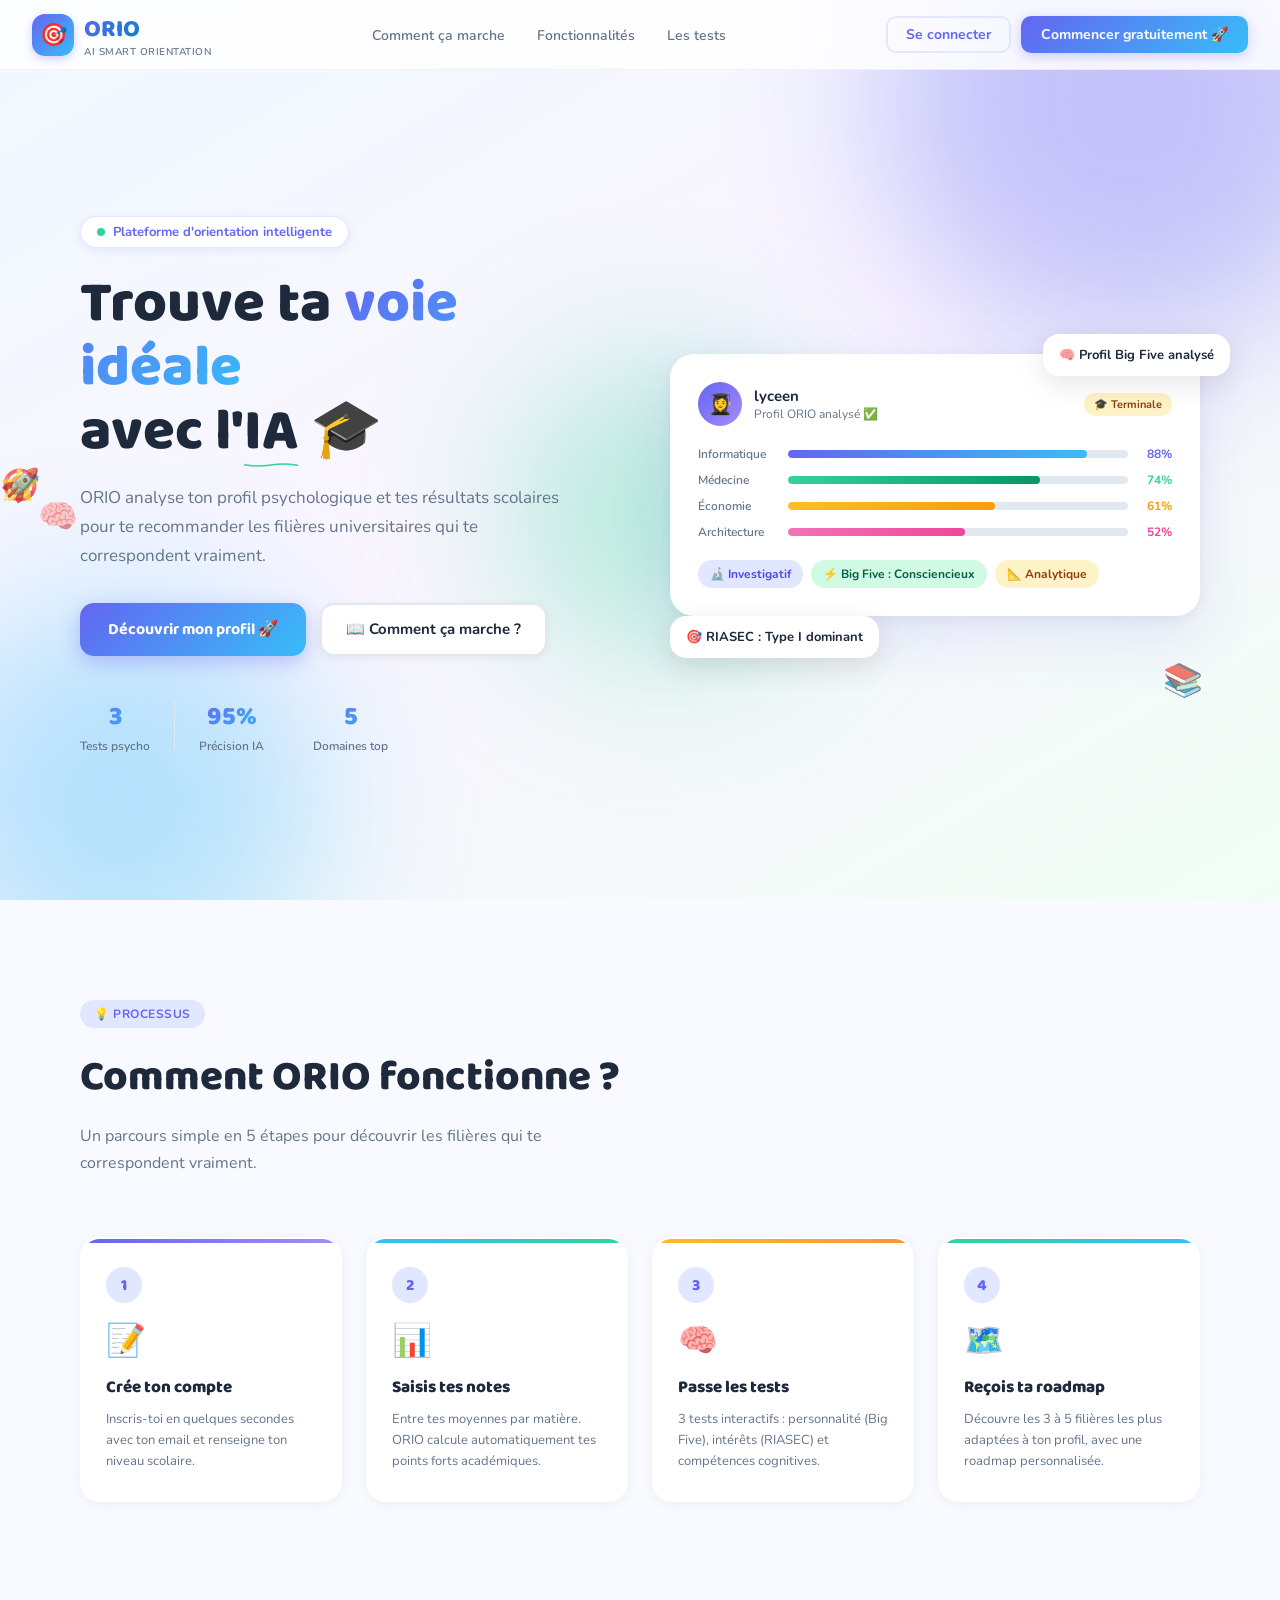
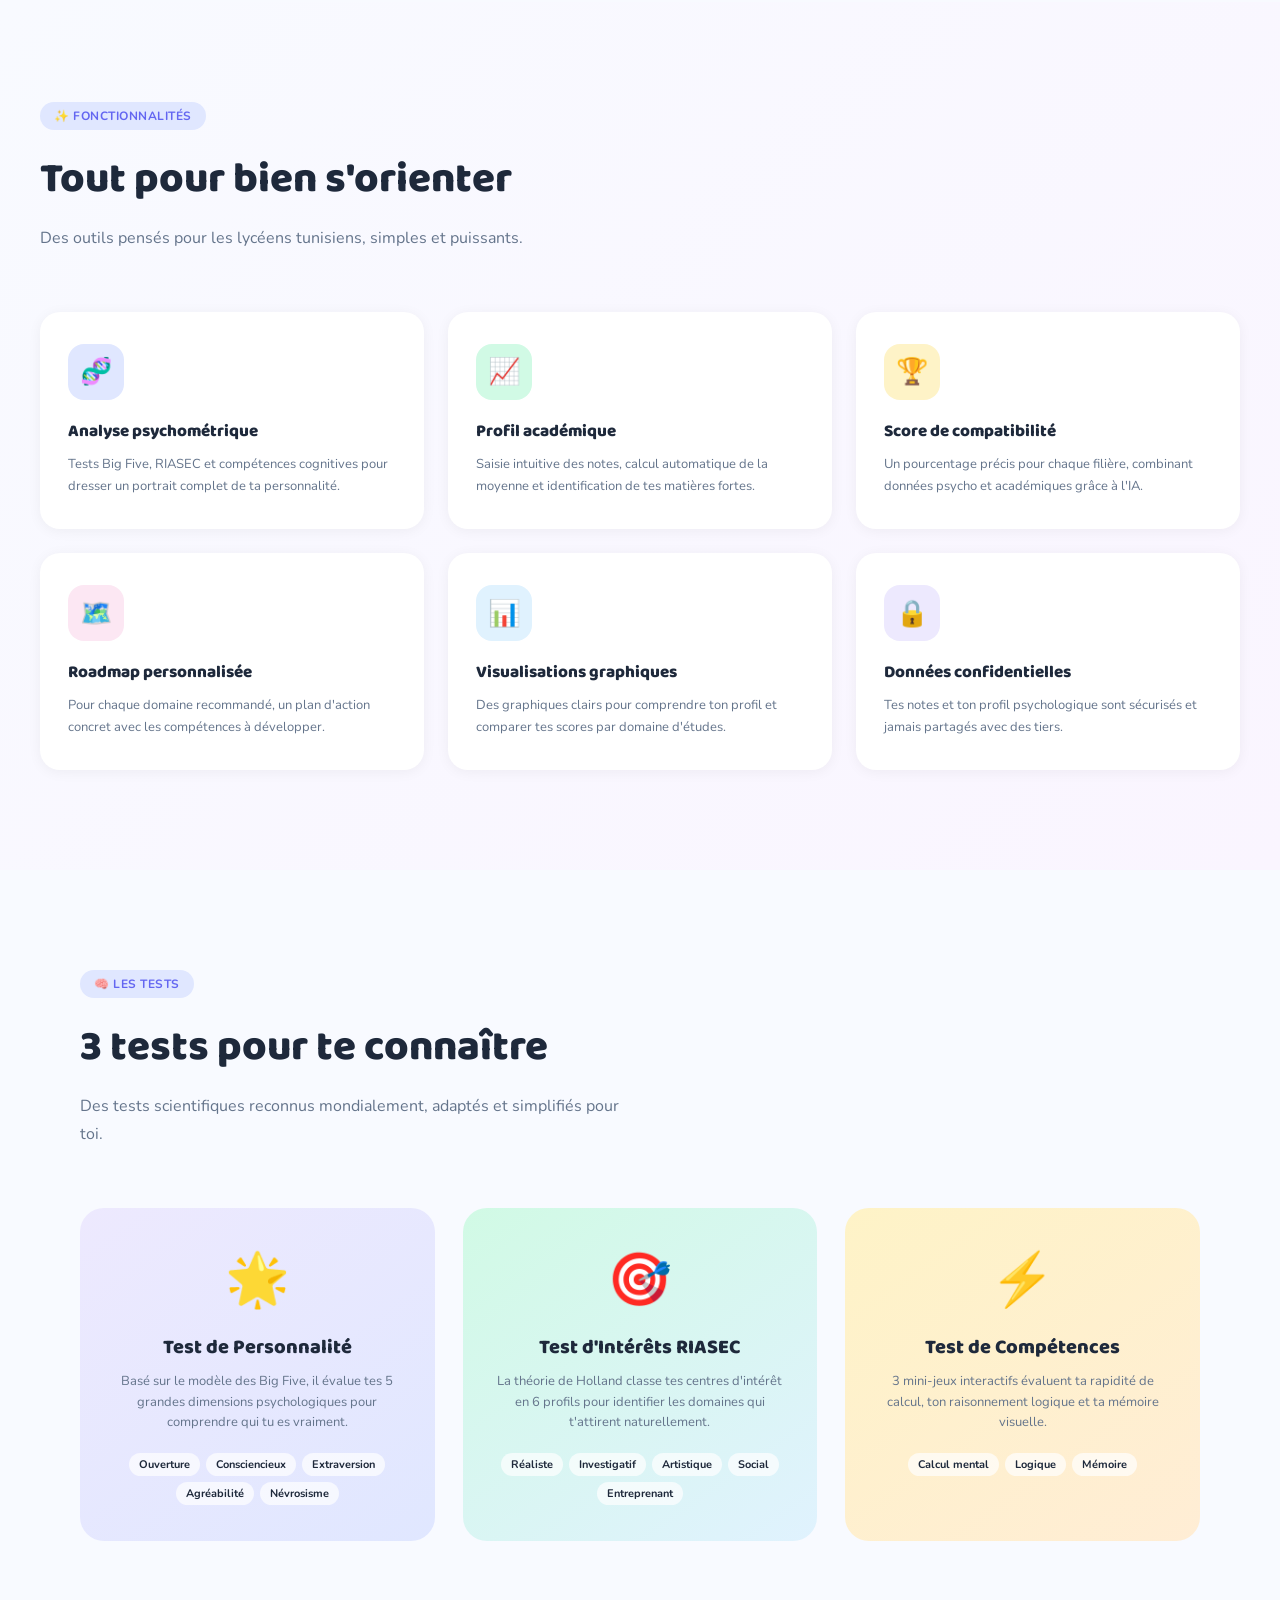
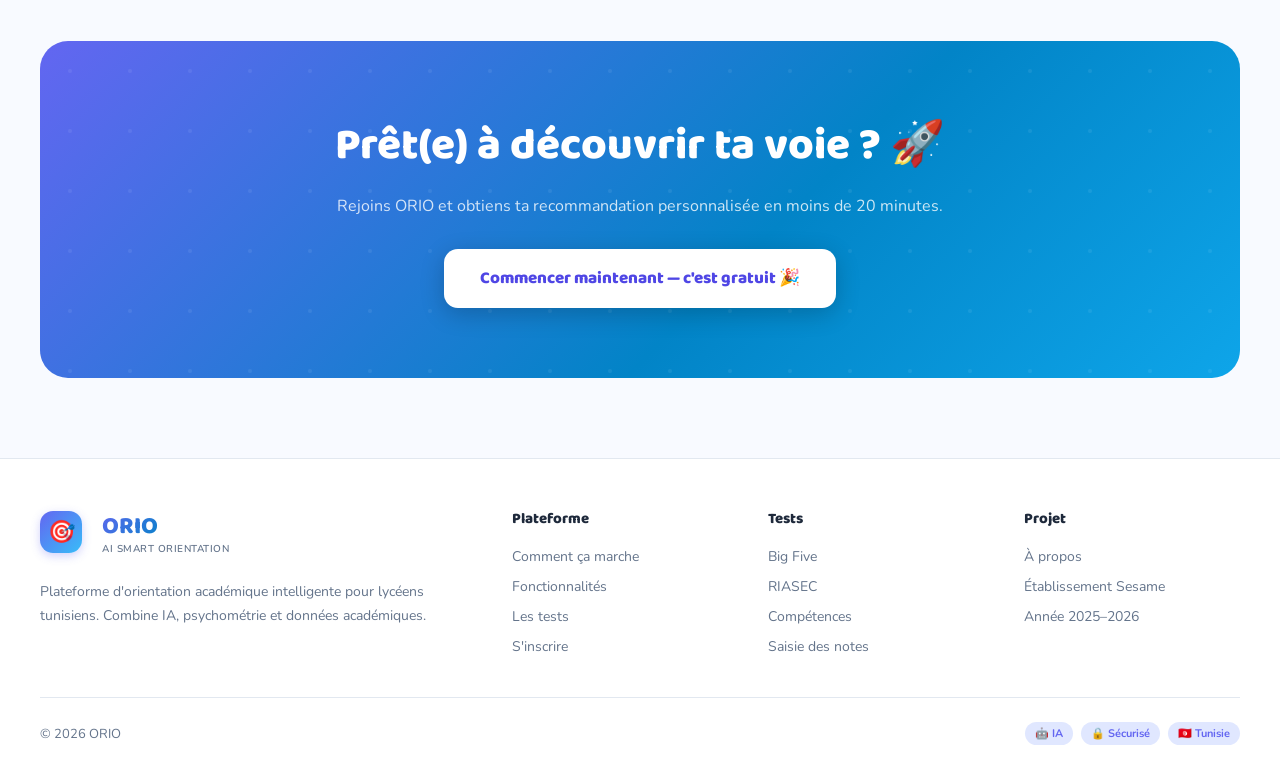
==== pages/index.html @ 5764378c "retouche" ====
<!DOCTYPE html>
<html lang="fr">
<head>
  <meta charset="UTF-8"/>
  <meta name="viewport" content="width=device-width, initial-scale=1.0"/>
  <title>ORIO — AI Smart Orientation</title>
  <link rel="preconnect" href="https://fonts.googleapis.com">
  <link rel="stylesheet" href="../assets/css/style.css">
  <link href="https://fonts.googleapis.com/css2?family=Baloo+2:wght@400;600;700;800;900&family=Nunito:wght@400;500;600;700;800&display=swap" rel="stylesheet">
</head>
<body>

  <!-- ═══════════ NAVBAR ═══════════ -->
  <nav class="navbar" id="navbar">
    <a class="nav-logo" href="index.html">
      <div class="nav-logo-icon">🎯</div>
      <div>
        <span class="nav-logo-text">ORIO</span>
        <span class="nav-logo-tagline">AI Smart Orientation</span>
      </div>
    </a>

    <ul class="nav-links">
      <li><a href="#how" class="nav-link">Comment ça marche</a></li>
      <li><a href="#features" class="nav-link">Fonctionnalités</a></li>
      <li><a href="#tests" class="nav-link">Les tests</a></li>
    </ul>

    <!-- Visiteur non connecté -->
    <div class="nav-cta" id="nav-guest">
      <a href="login.html" class="btn-nav-login">Se connecter</a>
      <a href="register.html" class="btn-nav-register">Commencer gratuitement 🚀</a>
    </div>

    <!-- Utilisateur connecté -->
    <div class="nav-user" id="nav-user">
      <div class="nav-avatar" id="nav-avatar">?</div>
      <span class="nav-user-name" id="nav-user-name">—</span>
      <button class="btn-nav-logout" onclick="logout()">Déconnexion</button>
    </div>

    <button class="hamburger" id="hamburger" onclick="toggleMenu()" aria-label="Menu">
      <span></span><span></span><span></span>
    </button>
  </nav>

  <!-- Mobile menu -->
  <div class="mobile-menu" id="mobile-menu">
    <a href="#how" onclick="closeMenu()">💡 Comment ça marche</a>
    <a href="#features" onclick="closeMenu()">✨ Fonctionnalités</a>
    <a href="#tests" onclick="closeMenu()">🧠 Les tests</a>
    <div class="mobile-divider"></div>
    <a href="login.html">Se connecter</a>
    <a href="register.html" class="btn-mobile-register">Commencer gratuitement 🚀</a>
  </div>

  <!-- ═══════════ HERO ═══════════ -->
  <section class="hero">
    <!-- Blobs -->
    <div class="blob blob-1"></div>
    <div class="blob blob-2"></div>
    <div class="blob blob-3"></div>

    <!-- Floating icons -->
    <div class="float-icon">📚</div>
    <div class="float-icon">🧠</div>
    <div class="float-icon">🎯</div>
    <div class="float-icon">⭐</div>
    <div class="float-icon">🚀</div>

    <div class="hero-inner">
      <!-- Left: text -->
      <div class="hero-text">
        <div class="hero-badge">
          <div class="hero-badge-dot"></div>
          Plateforme d'orientation intelligente
        </div>

        <h1 class="hero-title">
          Trouve ta
          <span class="highlight"> voie idéale</span><br>
          avec l'<span class="underline-wave">IA</span> 🎓
        </h1>

        <p class="hero-desc">
          ORIO analyse ton profil psychologique et tes résultats scolaires pour te recommander les filières universitaires qui te correspondent vraiment.
        </p>

        <div class="hero-actions">
          <a href="register.html" class="btn-hero-primary">
            Découvrir mon profil 🚀
          </a>
          <a href="#how" class="btn-hero-secondary">
            📖 Comment ça marche ?
          </a>
        </div>

        <div class="hero-stats">
          <div class="stat-item">
            <div class="stat-num">3</div>
            <div class="stat-label">Tests psycho</div>
          </div>
          <div class="stat-divider"></div>
          <div class="stat-item">
            <div class="stat-num">95%</div>
            <div class="stat-label">Précision IA</div>
          </div>
          <div class="stat-divider"></div>
          <div class="stat-item">
            <div class="stat-num">5</div>
            <div class="stat-label">Domaines top</div>
          </div>
        </div>
      </div>

      <!-- Right: visual card -->
      <div class="hero-visual">
        <div class="hero-card-main">
          <div class="hc-header">
            <div class="hc-avatar">👩‍🎓</div>
            <div>
              <div class="hc-name">lyceen</div>
              <div class="hc-tag">Profil ORIO analysé ✅</div>
            </div>
            <div class="hc-badge-bac">🎓 Terminale</div>
          </div>

          <div class="score-bars">
            <div class="score-row">
              <span class="score-label">Informatique</span>
              <div class="score-bar-bg">
                <div class="score-bar-fill" style="width:88%;background:linear-gradient(90deg,#6366f1,#38bdf8)"></div>
              </div>
              <span class="score-pct" style="color:#6366f1">88%</span>
            </div>
            <div class="score-row">
              <span class="score-label">Médecine</span>
              <div class="score-bar-bg">
                <div class="score-bar-fill" style="width:74%;background:linear-gradient(90deg,#34d399,#059669);animation-delay:.1s"></div>
              </div>
              <span class="score-pct" style="color:#34d399">74%</span>
            </div>
            <div class="score-row">
              <span class="score-label">Économie</span>
              <div class="score-bar-bg">
                <div class="score-bar-fill" style="width:61%;background:linear-gradient(90deg,#fbbf24,#f59e0b);animation-delay:.2s"></div>
              </div>
              <span class="score-pct" style="color:#f59e0b">61%</span>
            </div>
            <div class="score-row">
              <span class="score-label">Architecture</span>
              <div class="score-bar-bg">
                <div class="score-bar-fill" style="width:52%;background:linear-gradient(90deg,#f472b6,#ec4899);animation-delay:.3s"></div>
              </div>
              <span class="score-pct" style="color:#ec4899">52%</span>
            </div>
          </div>

          <div class="result-chips">
            <span class="chip chip-1">🔬 Investigatif</span>
            <span class="chip chip-2">⚡ Big Five : Consciencieux</span>
            <span class="chip chip-3">📐 Analytique</span>
          </div>
        </div>

        <!-- Floating mini-cards -->
        <div class="mini-card">🧠 Profil Big Five analysé</div>
        <div class="mini-card">🎯 RIASEC : Type I dominant</div>
      </div>
    </div>
  </section>

  <!-- ═══════════ HOW IT WORKS ═══════════ -->
  <section class="section" id="how">
    <div class="reveal">
      <div class="section-tag">💡 Processus</div>
      <h2 class="section-title">Comment ORIO fonctionne ?</h2>
      <p class="section-desc">Un parcours simple en 5 étapes pour découvrir les filières qui te correspondent vraiment.</p>
    </div>

    <div class="steps-grid reveal">
      <div class="step-card">
        <div class="step-num">1</div>
        <div class="step-emoji">📝</div>
        <div class="step-title">Crée ton compte</div>
        <div class="step-desc">Inscris-toi en quelques secondes avec ton email et renseigne ton niveau scolaire.</div>
      </div>
      <div class="step-card">
        <div class="step-num">2</div>
        <div class="step-emoji">📊</div>
        <div class="step-title">Saisis tes notes</div>
        <div class="step-desc">Entre tes moyennes par matière. ORIO calcule automatiquement tes points forts académiques.</div>
      </div>
      <div class="step-card">
        <div class="step-num">3</div>
        <div class="step-emoji">🧠</div>
        <div class="step-title">Passe les tests</div>
        <div class="step-desc">3 tests interactifs : personnalité (Big Five), intérêts (RIASEC) et compétences cognitives.</div>
      </div>
  
      <div class="step-card">
        <div class="step-num">4</div>
        <div class="step-emoji">🗺️</div>
        <div class="step-title">Reçois ta roadmap</div>
        <div class="step-desc">Découvre les 3 à 5 filières les plus adaptées à ton profil, avec une roadmap personnalisée.</div>
      </div>
    </div>
  </section>

  <!-- ═══════════ FEATURES ═══════════ -->
  <div class="features-bg" id="features">
    <div class="features-inner">
      <div class="reveal">
        <div class="section-tag">✨ Fonctionnalités</div>
        <h2 class="section-title">Tout pour bien s'orienter</h2>
        <p class="section-desc">Des outils pensés pour les lycéens tunisiens, simples et puissants.</p>
      </div>

      <div class="features-grid reveal">
        <div class="feature-card">
          <div class="feature-icon fi-1">🧬</div>
          <div class="feature-title">Analyse psychométrique</div>
          <div class="feature-desc">Tests Big Five, RIASEC et compétences cognitives pour dresser un portrait complet de ta personnalité.</div>
        </div>
        <div class="feature-card">
          <div class="feature-icon fi-2">📈</div>
          <div class="feature-title">Profil académique</div>
          <div class="feature-desc">Saisie intuitive des notes, calcul automatique de la moyenne et identification de tes matières fortes.</div>
        </div>
        <div class="feature-card">
          <div class="feature-icon fi-3">🏆</div>
          <div class="feature-title">Score de compatibilité</div>
          <div class="feature-desc">Un pourcentage précis pour chaque filière, combinant données psycho et académiques grâce à l'IA.</div>
        </div>
        <div class="feature-card">
          <div class="feature-icon fi-4">🗺️</div>
          <div class="feature-title">Roadmap personnalisée</div>
          <div class="feature-desc">Pour chaque domaine recommandé, un plan d'action concret avec les compétences à développer.</div>
        </div>
        <div class="feature-card">
          <div class="feature-icon fi-5">📊</div>
          <div class="feature-title">Visualisations graphiques</div>
          <div class="feature-desc">Des graphiques clairs pour comprendre ton profil et comparer tes scores par domaine d'études.</div>
        </div>
        <div class="feature-card">
          <div class="feature-icon fi-6">🔒</div>
          <div class="feature-title">Données confidentielles</div>
          <div class="feature-desc">Tes notes et ton profil psychologique sont sécurisés et jamais partagés avec des tiers.</div>
        </div>
      </div>
    </div>
  </div>

  <!-- ═══════════ TESTS ═══════════ -->
  <section class="tests-section" id="tests">
    <div class="reveal">
      <div class="section-tag">🧠 Les tests</div>
      <h2 class="section-title">3 tests pour te connaître</h2>
      <p class="section-desc">Des tests scientifiques reconnus mondialement, adaptés et simplifiés pour toi.</p>
    </div>

    <div class="tests-grid reveal">
      <div class="test-card test-card-1">
        <span class="test-card-emoji">🌟</span>
        <div class="test-card-title">Test de Personnalité</div>
        <div class="test-card-desc">Basé sur le modèle des Big Five, il évalue tes 5 grandes dimensions psychologiques pour comprendre qui tu es vraiment.</div>
        <div class="test-card-tags">
          <span class="test-tag">Ouverture</span>
          <span class="test-tag">Consciencieux</span>
          <span class="test-tag">Extraversion</span>
          <span class="test-tag">Agréabilité</span>
          <span class="test-tag">Névrosisme</span>
        </div>
      </div>
      <div class="test-card test-card-2">
        <span class="test-card-emoji">🎯</span>
        <div class="test-card-title">Test d'Intérêts RIASEC</div>
        <div class="test-card-desc">La théorie de Holland classe tes centres d'intérêt en 6 profils pour identifier les domaines qui t'attirent naturellement.</div>
        <div class="test-card-tags">
          <span class="test-tag">Réaliste</span>
          <span class="test-tag">Investigatif</span>
          <span class="test-tag">Artistique</span>
          <span class="test-tag">Social</span>
          <span class="test-tag">Entreprenant</span>
        </div>
      </div>
      <div class="test-card test-card-3">
        <span class="test-card-emoji">⚡</span>
        <div class="test-card-title">Test de Compétences</div>
        <div class="test-card-desc">3 mini-jeux interactifs évaluent ta rapidité de calcul, ton raisonnement logique et ta mémoire visuelle.</div>
        <div class="test-card-tags">
          <span class="test-tag">Calcul mental</span>
          <span class="test-tag">Logique</span>
          <span class="test-tag">Mémoire</span>
        </div>
      </div>
    </div>
  </section>

  <!-- ═══════════ CTA BANNER ═══════════ -->
  <div class="cta-banner reveal">
    <h2 class="cta-title">Prêt(e) à découvrir ta voie ? 🚀</h2>
    <p class="cta-desc">Rejoins ORIO et obtiens ta recommandation personnalisée en moins de 20 minutes.</p>
    <a href="register.html" class="btn-cta">Commencer maintenant — c'est gratuit 🎉</a>
  </div>

  <!-- ═══════════ FOOTER ═══════════ -->
  <footer>
    <div class="footer-inner">
      <div>
        <a class="nav-logo" href="index.html" style="display:inline-flex;margin-bottom:12px;">
          <div class="nav-logo-icon">🎯</div>
          <div style="margin-left:10px;">
            <span class="nav-logo-text">ORIO</span>
            <span class="nav-logo-tagline">AI Smart Orientation</span>
          </div>
        </a>
        <p class="footer-brand-desc">Plateforme d'orientation académique intelligente pour lycéens tunisiens. Combine IA, psychométrie et données académiques.</p>
      </div>

      <div class="footer-col">
        <div class="footer-col-title">Plateforme</div>
        <ul>
          <li><a href="#how">Comment ça marche</a></li>
          <li><a href="#features">Fonctionnalités</a></li>
          <li><a href="#tests">Les tests</a></li>
          <li><a href="register.html">S'inscrire</a></li>
        </ul>
      </div>

      <div class="footer-col">
        <div class="footer-col-title">Tests</div>
        <ul>
          <li><a href="#">Big Five</a></li>
          <li><a href="#">RIASEC</a></li>
          <li><a href="#">Compétences</a></li>
          <li><a href="#">Saisie des notes</a></li>
        </ul>
      </div>

      <div class="footer-col">
        <div class="footer-col-title">Projet</div>
        <ul>
          <li><a href="#">À propos</a></li>
          <li><a href="#">Établissement Sesame</a></li>
          <li><a href="#">Année 2025–2026</a></li>
        </ul>
      </div>
    </div>

    <div class="footer-bottom">
      <p>© 2026 ORIO</p>
      <div class="footer-badges">
        <span class="footer-badge">🤖 IA</span>
        <span class="footer-badge">🔒 Sécurisé</span>
        <span class="footer-badge">🇹🇳 Tunisie</span>
      </div>
    </div>
  </footer>

  <script>
    // ─── Navbar scroll ────────────────────────────────────
    const navbar = document.getElementById('navbar');
    window.addEventListener('scroll', () => {
      navbar.classList.toggle('scrolled', window.scrollY > 20);
    });

    // ─── Active nav link on scroll ───────────────────────
    const sections = document.querySelectorAll('section[id], div[id]');
    const navLinks = document.querySelectorAll('.nav-link');
    const observer = new IntersectionObserver((entries) => {
      entries.forEach(entry => {
        if (entry.isIntersecting) {
          navLinks.forEach(link => {
            link.classList.toggle('active', link.getAttribute('href') === '#' + entry.target.id);
          });
        }
      });
    }, { threshold: 0.4 });
    sections.forEach(s => observer.observe(s));

    // ─── Mobile menu ─────────────────────────────────────
    function toggleMenu() {
      const menu = document.getElementById('mobile-menu');
      const ham  = document.getElementById('hamburger');
      menu.classList.toggle('open');
      ham.classList.toggle('open');
    }
    function closeMenu() {
      document.getElementById('mobile-menu').classList.remove('open');
      document.getElementById('hamburger').classList.remove('open');
    }

    // ─── Auth state ──────────────────────────────────────
    const token = localStorage.getItem('access_token');
    const user  = JSON.parse(localStorage.getItem('user') || 'null');
    if (token && user) {
      document.getElementById('nav-guest').style.display = 'none';
      const navUser = document.getElementById('nav-user');
      navUser.classList.add('visible');
      document.getElementById('nav-user-name').textContent = user.first_name || user.email;
      document.getElementById('nav-avatar').textContent = (user.first_name || 'U')[0].toUpperCase();
    }

    async function logout() {
      const refresh = localStorage.getItem('refresh_token');
      try {
        await fetch('http://127.0.0.1:8000/api/auth/logout/', {
          method: 'POST',
          headers: {
            'Content-Type': 'application/json',
            'Authorization': 'Bearer ' + localStorage.getItem('access_token')
          },
          body: JSON.stringify({ refresh })
        });
      } catch(e) {}
      localStorage.clear();
      window.location.reload();
    }

    // ─── Reveal on scroll ────────────────────────────────
    const reveals = document.querySelectorAll('.reveal');
    const revealObserver = new IntersectionObserver((entries) => {
      entries.forEach((entry, i) => {
        if (entry.isIntersecting) {
          entry.target.style.transitionDelay = (i % 3) * 0.1 + 's';
          entry.target.classList.add('visible');
        }
      });
    }, { threshold: 0.12 });
    reveals.forEach(r => revealObserver.observe(r));

    // ─── Smooth scroll for nav links ─────────────────────
    document.querySelectorAll('a[href^="#"]').forEach(a => {
      a.addEventListener('click', e => {
        const target = document.querySelector(a.getAttribute('href'));
        if (target) {
          e.preventDefault();
          target.scrollIntoView({ behavior: 'smooth' });
        }
      });
    });
  </script>
</body>
</html>
---- assets/css/style.css ----
/* ═══════════════════════════════════════════
       VARIABLES & RESET
    ═══════════════════════════════════════════ */
    :root {
      --indigo:       #6366f1;
      --indigo-dark:  #4f46e5;
      --indigo-light: #e0e7ff;
      --blue:         #38bdf8;
      --blue-dark:    #0284c7;
      --sky:          #f0f9ff;
      --green:        #34d399;
      --green-light:  #d1fae5;
      --yellow:       #fbbf24;
      --yellow-light: #fef3c7;
      --purple:       #a78bfa;
      --pink:         #f472b6;
      --orange:       #fb923c;
      --white:        #ffffff;
      --text:         #1e293b;
      --text-soft:    #64748b;
      --border:       #e2e8f0;
      --bg:           #f8faff;
      --radius:       20px;
      --radius-sm:    12px;
    }

    *, *::before, *::after { box-sizing: border-box; margin: 0; padding: 0; }

    html { scroll-behavior: smooth; }

    body {
      font-family: 'Nunito', sans-serif;
      color: var(--text);
      background: var(--bg);
      overflow-x: hidden;
    }

    /* ═══════════════════════════════════════════
       NAVBAR
    ═══════════════════════════════════════════ */
    .navbar {
      position: fixed;
      top: 0; left: 0; right: 0;
      z-index: 1000;
      padding: 0 32px;
      height: 70px;
      display: flex;
      align-items: center;
      justify-content: space-between;
      background: rgba(255,255,255,0.85);
      backdrop-filter: blur(18px);
      -webkit-backdrop-filter: blur(18px);
      border-bottom: 1.5px solid rgba(99,102,241,0.08);
      transition: box-shadow 0.3s, background 0.3s;
    }
    .navbar.scrolled {
      box-shadow: 0 4px 24px rgba(99,102,241,0.10);
      background: rgba(255,255,255,0.96);
    }

    /* Logo */
    .nav-logo {
      display: flex;
      align-items: center;
      gap: 10px;
      text-decoration: none;
    }
    .nav-logo-icon {
      width: 42px; height: 42px;
      background: linear-gradient(135deg, var(--indigo), var(--blue));
      border-radius: 13px;
      display: flex; align-items: center; justify-content: center;
      font-size: 22px;
      box-shadow: 0 3px 10px rgba(99,102,241,0.30);
      transition: transform 0.3s;
    }
    .nav-logo:hover .nav-logo-icon { transform: rotate(-8deg) scale(1.08); }
    .nav-logo-text {
      font-family: 'Baloo 2', cursive;
      font-size: 24px; font-weight: 900;
      background: linear-gradient(135deg, var(--indigo), var(--blue-dark));
      -webkit-background-clip: text;
      -webkit-text-fill-color: transparent;
      background-clip: text;
    }
    .nav-logo-tagline {
      font-size: 10px;
      color: var(--text-soft);
      font-weight: 600;
      letter-spacing: 0.5px;
      text-transform: uppercase;
      display: block;
      margin-top: -4px;
      -webkit-text-fill-color: var(--text-soft);
    }

    /* Nav links */
    .nav-links {
      display: flex;
      align-items: center;
      gap: 4px;
      list-style: none;
    }
    .nav-links a {
      text-decoration: none;
      font-size: 14px;
      font-weight: 600;
      color: var(--text-soft);
      padding: 7px 14px;
      border-radius: 10px;
      transition: color 0.2s, background 0.2s;
    }
    .nav-links a:hover {
      color: var(--indigo);
      background: var(--indigo-light);
    }
    .nav-links a.active {
      color: var(--indigo);
      background: var(--indigo-light);
    }

    /* Nav CTA */
    .nav-cta {
      display: flex;
      align-items: center;
      gap: 10px;
    }
    .btn-nav-login {
      font-family: 'Nunito', sans-serif;
      font-size: 14px; font-weight: 700;
      color: var(--indigo);
      background: none;
      border: 2px solid var(--indigo-light);
      border-radius: 10px;
      padding: 7px 18px;
      cursor: pointer;
      text-decoration: none;
      transition: border-color 0.2s, background 0.2s;
    }
    .btn-nav-login:hover {
      border-color: var(--indigo);
      background: var(--indigo-light);
    }
    .btn-nav-register {
      font-family: 'Nunito', sans-serif;
      font-size: 14px; font-weight: 700;
      color: white;
      background: linear-gradient(135deg, var(--indigo), var(--blue));
      border: none;
      border-radius: 10px;
      padding: 9px 20px;
      cursor: pointer;
      text-decoration: none;
      box-shadow: 0 3px 12px rgba(99,102,241,0.30);
      transition: transform 0.2s, box-shadow 0.2s;
    }
    .btn-nav-register:hover {
      transform: translateY(-2px);
      box-shadow: 0 6px 20px rgba(99,102,241,0.38);
    }

    /* Nav user (when logged in) */
    .nav-user {
      display: none;
      align-items: center;
      gap: 10px;
    }
    .nav-user.visible { display: flex; }
    .nav-avatar {
      width: 36px; height: 36px;
      border-radius: 50%;
      background: linear-gradient(135deg, var(--indigo), var(--blue));
      display: flex; align-items: center; justify-content: center;
      font-size: 15px; font-weight: 700; color: white;
      cursor: pointer;
    }
    .nav-user-name {
      font-size: 14px; font-weight: 700; color: var(--text);
    }
    .btn-nav-logout {
      font-size: 13px; font-weight: 600; color: var(--text-soft);
      background: none; border: 1.5px solid var(--border);
      border-radius: 8px; padding: 5px 12px; cursor: pointer;
      transition: color 0.2s, border-color 0.2s;
    }
    .btn-nav-logout:hover { color: #dc2626; border-color: #fecaca; }

    /* Hamburger */
    .hamburger {
      display: none;
      flex-direction: column;
      gap: 5px;
      background: none;
      border: none;
      cursor: pointer;
      padding: 4px;
    }
    .hamburger span {
      display: block;
      width: 24px; height: 2.5px;
      background: var(--text);
      border-radius: 99px;
      transition: transform 0.3s, opacity 0.3s;
    }
    .hamburger.open span:nth-child(1) { transform: translateY(7.5px) rotate(45deg); }
    .hamburger.open span:nth-child(2) { opacity: 0; }
    .hamburger.open span:nth-child(3) { transform: translateY(-7.5px) rotate(-45deg); }

    /* Mobile menu */
    .mobile-menu {
      display: none;
      position: fixed;
      top: 70px; left: 0; right: 0;
      background: rgba(255,255,255,0.97);
      backdrop-filter: blur(18px);
      padding: 20px 24px;
      border-bottom: 1.5px solid var(--border);
      z-index: 999;
      flex-direction: column;
      gap: 8px;
      animation: slideDown 0.3s ease;
    }
    .mobile-menu.open { display: flex; }
    @keyframes slideDown {
      from { opacity:0; transform: translateY(-10px); }
      to   { opacity:1; transform: translateY(0); }
    }
    .mobile-menu a {
      text-decoration: none;
      font-size: 15px; font-weight: 600;
      color: var(--text);
      padding: 10px 14px;
      border-radius: 10px;
      transition: background 0.2s, color 0.2s;
    }
    .mobile-menu a:hover { background: var(--indigo-light); color: var(--indigo); }
    .mobile-menu .mobile-divider { height:1px; background:var(--border); margin: 4px 0; }
    .mobile-menu .btn-mobile-register {
      background: linear-gradient(135deg, var(--indigo), var(--blue));
      color: white;
      text-align: center;
      border-radius: 12px;
      padding: 12px;
      font-weight: 700;
    }

    /* ═══════════════════════════════════════════
       HERO
    ═══════════════════════════════════════════ */
    .hero {
      min-height: 100vh;
      padding-top: 70px;
      display: flex;
      align-items: center;
      position: relative;
      overflow: hidden;
      background: linear-gradient(150deg, #f0f9ff 0%, #faf5ff 50%, #f0fdf4 100%);
    }

    /* Decorative blobs */
    .blob {
      position: absolute;
      border-radius: 50%;
      filter: blur(80px);
      opacity: 0.35;
      animation: blobMove 8s ease-in-out infinite alternate;
    }
    .blob-1 { width:500px; height:500px; background:var(--indigo); top:-150px; right:-100px; animation-delay:0s; }
    .blob-2 { width:400px; height:400px; background:var(--blue);   bottom:-100px; left:-80px;  animation-delay:2s; }
    .blob-3 { width:300px; height:300px; background:var(--green);  top:40%; left:40%; animation-delay:4s; }
    @keyframes blobMove {
      from { transform: scale(1) translate(0,0); }
      to   { transform: scale(1.15) translate(30px, 20px); }
    }

    /* Floating icons */
    .float-icon {
      position: absolute;
      font-size: 32px;
      animation: floatIcon 4s ease-in-out infinite;
      opacity: 0.7;
      user-select: none;
    }
    .float-icon:nth-child(1) { top:18%; left:6%;   animation-delay:0s;   animation-duration:3.5s; }
    .float-icon:nth-child(2) { top:25%; right:8%;  animation-delay:0.8s; animation-duration:4.2s; }
    .float-icon:nth-child(3) { bottom:28%; left:8%; animation-delay:1.6s; animation-duration:3.8s; }
    .float-icon:nth-child(4) { bottom:22%; right:6%;animation-delay:2.4s; animation-duration:4.5s; }
    .float-icon:nth-child(5) { top:55%; left:3%;   animation-delay:1.2s; animation-duration:3.2s; }
    @keyframes floatIcon {
      0%,100% { transform: translateY(0) rotate(-5deg); }
      50%     { transform: translateY(-18px) rotate(5deg); }
    }

    .hero-inner {
      position: relative; z-index: 1;
      max-width: 1200px;
      margin: 0 auto;
      padding: 80px 40px;
      display: grid;
      grid-template-columns: 1fr 1fr;
      align-items: center;
      gap: 60px;
    }

    /* Hero text */
    .hero-badge {
      display: inline-flex;
      align-items: center;
      gap: 8px;
      background: white;
      border: 1.5px solid var(--indigo-light);
      border-radius: 99px;
      padding: 6px 16px;
      font-size: 13px;
      font-weight: 700;
      color: var(--indigo);
      margin-bottom: 24px;
      box-shadow: 0 2px 10px rgba(99,102,241,0.12);
      animation: fadeIn 0.6s ease both;
    }
    .hero-badge-dot {
      width: 8px; height: 8px;
      border-radius: 50%;
      background: var(--green);
      animation: pulse 2s ease-in-out infinite;
    }
    @keyframes pulse {
      0%,100% { box-shadow: 0 0 0 0 rgba(52,211,153,0.4); }
      50%     { box-shadow: 0 0 0 6px rgba(52,211,153,0); }
    }

    .hero-title {
      font-family: 'Baloo 2', cursive;
      font-size: clamp(36px, 5vw, 58px);
      font-weight: 900;
      line-height: 1.1;
      color: var(--text);
      margin-bottom: 20px;
      animation: fadeInUp 0.7s 0.1s ease both;
    }
    .hero-title .highlight {
      background: linear-gradient(135deg, var(--indigo), var(--blue));
      -webkit-background-clip: text;
      -webkit-text-fill-color: transparent;
      background-clip: text;
    }
    .hero-title .underline-wave {
      position: relative;
      display: inline-block;
    }
    .hero-title .underline-wave::after {
      content: '';
      position: absolute;
      bottom: -4px; left: 0; right: 0;
      height: 6px;
      background: url("data:image/svg+xml,%3Csvg xmlns='http://www.w3.org/2000/svg' viewBox='0 0 200 8'%3E%3Cpath d='M0 4 Q25 0 50 4 Q75 8 100 4 Q125 0 150 4 Q175 8 200 4' stroke='%2334d399' stroke-width='3' fill='none'/%3E%3C/svg%3E") repeat-x center / 100px 8px;
    }

    .hero-desc {
      font-size: 17px;
      color: var(--text-soft);
      line-height: 1.7;
      margin-bottom: 32px;
      max-width: 480px;
      animation: fadeInUp 0.7s 0.2s ease both;
    }

    .hero-actions {
      display: flex;
      gap: 14px;
      flex-wrap: wrap;
      animation: fadeInUp 0.7s 0.3s ease both;
    }
    .btn-hero-primary {
      display: inline-flex;
      align-items: center;
      gap: 8px;
      background: linear-gradient(135deg, var(--indigo), var(--blue));
      color: white;
      font-family: 'Baloo 2', cursive;
      font-size: 16px; font-weight: 700;
      padding: 14px 28px;
      border-radius: 14px;
      text-decoration: none;
      box-shadow: 0 6px 20px rgba(99,102,241,0.35);
      transition: transform 0.2s, box-shadow 0.2s;
    }
    .btn-hero-primary:hover {
      transform: translateY(-3px);
      box-shadow: 0 12px 30px rgba(99,102,241,0.42);
    }
    .btn-hero-secondary {
      display: inline-flex;
      align-items: center;
      gap: 8px;
      background: white;
      color: var(--text);
      font-family: 'Nunito', sans-serif;
      font-size: 15px; font-weight: 700;
      padding: 14px 24px;
      border-radius: 14px;
      text-decoration: none;
      border: 2px solid var(--border);
      box-shadow: 0 2px 8px rgba(0,0,0,0.06);
      transition: border-color 0.2s, transform 0.2s;
    }
    .btn-hero-secondary:hover {
      border-color: var(--indigo);
      color: var(--indigo);
      transform: translateY(-2px);
    }

    /* Hero stats */
    .hero-stats {
      display: flex;
      gap: 24px;
      margin-top: 40px;
      animation: fadeInUp 0.7s 0.4s ease both;
    }
    .stat-item { text-align: center; }
    .stat-num {
      font-family: 'Baloo 2', cursive;
      font-size: 26px; font-weight: 900;
      background: linear-gradient(135deg, var(--indigo), var(--blue));
      -webkit-background-clip: text;
      -webkit-text-fill-color: transparent;
      background-clip: text;
    }
    .stat-label { font-size: 12px; color: var(--text-soft); font-weight: 600; }
    .stat-divider { width:1px; background:var(--border); margin: 4px 0; }

    /* Hero visual */
    .hero-visual {
      position: relative;
      animation: fadeInRight 0.8s 0.2s ease both;
    }
    @keyframes fadeInRight {
      from { opacity:0; transform: translateX(40px); }
      to   { opacity:1; transform: translateX(0); }
    }
    .hero-card-main {
      background: white;
      border-radius: 24px;
      padding: 28px;
      box-shadow: 0 20px 60px rgba(99,102,241,0.14), 0 4px 16px rgba(0,0,0,0.06);
      position: relative;
      z-index: 2;
    }
    .hc-header {
      display: flex; align-items: center; gap: 12px; margin-bottom: 20px;
    }
    .hc-avatar {
      width: 44px; height: 44px; border-radius: 50%;
      background: linear-gradient(135deg, var(--indigo), var(--purple));
      display: flex; align-items: center; justify-content: center;
      font-size: 20px;
    }
    .hc-name { font-weight: 700; font-size: 15px; }
    .hc-tag { font-size: 12px; color: var(--text-soft); }
    .hc-badge-bac {
      margin-left: auto;
      background: var(--yellow-light);
      color: #92400e;
      font-size: 11px; font-weight: 700;
      padding: 4px 10px; border-radius: 99px;
    }

    /* Score bars */
    .score-bars { display: flex; flex-direction: column; gap: 10px; margin-bottom: 20px; }
    .score-row { display: flex; align-items: center; gap: 10px; }
    .score-label { font-size: 12px; font-weight: 600; color: var(--text-soft); width: 80px; flex-shrink:0; }
    .score-bar-bg {
      flex: 1; height: 8px; border-radius: 99px;
      background: var(--border); overflow: hidden;
    }
    .score-bar-fill {
      height: 100%; border-radius: 99px;
      animation: barGrow 1.2s cubic-bezier(.16,1,.3,1) both;
    }
    @keyframes barGrow {
      from { width: 0%; }
    }
    .score-pct { font-size: 12px; font-weight: 700; width: 34px; text-align: right; }

    /* Result chips */
    .result-chips { display: flex; flex-wrap: wrap; gap: 8px; }
    .chip {
      display: inline-flex; align-items: center; gap: 6px;
      padding: 6px 12px; border-radius: 99px;
      font-size: 12px; font-weight: 700;
      animation: chipPop 0.5s ease both;
    }
    @keyframes chipPop {
      from { transform: scale(0.7); opacity:0; }
      to   { transform: scale(1); opacity:1; }
    }
    .chip-1 { background:var(--indigo-light); color:var(--indigo-dark); animation-delay:0.6s; }
    .chip-2 { background:var(--green-light);  color:#065f46;            animation-delay:0.8s; }
    .chip-3 { background:var(--yellow-light); color:#92400e;            animation-delay:1.0s; }

    /* Floating mini-cards */
    .mini-card {
      position: absolute;
      background: white;
      border-radius: 16px;
      padding: 12px 16px;
      box-shadow: 0 8px 30px rgba(0,0,0,0.10);
      font-size: 13px; font-weight: 700;
      display: flex; align-items: center; gap: 8px;
      animation: floatCard 3s ease-in-out infinite;
      z-index: 3;
    }
    .mini-card:nth-of-type(1) { bottom: -20px; left: -40px; animation-delay:0.5s; }
    .mini-card:nth-of-type(2) { top: -20px; right: -30px; animation-delay:1.5s; }
    @keyframes floatCard {
      0%,100% { transform: translateY(0); }
      50%     { transform: translateY(-8px); }
    }

    /* ═══════════════════════════════════════════
       HOW IT WORKS
    ═══════════════════════════════════════════ */
    .section {
      padding: 100px 40px;
      max-width: 1200px;
      margin: 0 auto;
    }
    .section-tag {
      display: inline-flex; align-items: center; gap: 6px;
      background: var(--indigo-light); color: var(--indigo);
      font-size: 12px; font-weight: 700; letter-spacing: 0.5px;
      text-transform: uppercase;
      padding: 6px 14px; border-radius: 99px;
      margin-bottom: 16px;
    }
    .section-title {
      font-family: 'Baloo 2', cursive;
      font-size: clamp(28px, 4vw, 42px);
      font-weight: 900;
      color: var(--text);
      margin-bottom: 12px;
    }
    .section-desc {
      font-size: 16px;
      color: var(--text-soft);
      max-width: 540px;
      line-height: 1.7;
      margin-bottom: 60px;
    }

    /* Steps */
    .steps-grid {
      display: grid;
      grid-template-columns: repeat(auto-fit, minmax(220px, 1fr));
      gap: 24px;
    }
    .step-card {
      background: white;
      border-radius: var(--radius);
      padding: 28px 24px;
      border: 2px solid transparent;
      box-shadow: 0 2px 12px rgba(0,0,0,0.05);
      transition: transform 0.25s, box-shadow 0.25s, border-color 0.25s;
      position: relative;
      overflow: hidden;
    }
    .step-card::before {
      content: '';
      position: absolute; top:0; left:0; right:0; height:4px;
      border-radius: 99px 99px 0 0;
    }
    .step-card:nth-child(1)::before { background: linear-gradient(90deg, var(--indigo), var(--purple)); }
    .step-card:nth-child(2)::before { background: linear-gradient(90deg, var(--blue), var(--green)); }
    .step-card:nth-child(3)::before { background: linear-gradient(90deg, var(--yellow), var(--orange)); }
    .step-card:nth-child(4)::before { background: linear-gradient(90deg, var(--green), var(--blue)); }
    .step-card:nth-child(5)::before { background: linear-gradient(90deg, var(--pink), var(--purple)); }
    .step-card:hover {
      transform: translateY(-6px);
      box-shadow: 0 12px 40px rgba(99,102,241,0.14);
      border-color: var(--indigo-light);
    }
    .step-num {
      width: 36px; height: 36px;
      border-radius: 50%;
      background: var(--indigo-light);
      color: var(--indigo);
      font-family: 'Baloo 2', cursive;
      font-size: 16px; font-weight: 900;
      display: flex; align-items: center; justify-content: center;
      margin-bottom: 16px;
    }
    .step-emoji { font-size: 32px; margin-bottom: 12px; }
    .step-title { font-family:'Baloo 2',cursive; font-size:17px; font-weight:800; margin-bottom:8px; }
    .step-desc { font-size:13px; color:var(--text-soft); line-height:1.6; }

    /* ═══════════════════════════════════════════
       FEATURES
    ═══════════════════════════════════════════ */
    .features-bg {
      background: linear-gradient(135deg, #f8faff 0%, #faf5ff 100%);
      padding: 100px 40px;
    }
    .features-inner {
      max-width: 1200px;
      margin: 0 auto;
    }
    .features-grid {
      display: grid;
      grid-template-columns: repeat(3, 1fr);
      gap: 24px;
    }
    .feature-card {
      background: white;
      border-radius: var(--radius);
      padding: 32px 28px;
      box-shadow: 0 2px 14px rgba(0,0,0,0.05);
      transition: transform 0.25s, box-shadow 0.25s;
    }
    .feature-card:hover {
      transform: translateY(-5px);
      box-shadow: 0 12px 40px rgba(99,102,241,0.12);
    }
    .feature-icon {
      width: 56px; height: 56px;
      border-radius: 16px;
      display: flex; align-items: center; justify-content: center;
      font-size: 26px;
      margin-bottom: 18px;
    }
    .fi-1 { background: var(--indigo-light); }
    .fi-2 { background: var(--green-light); }
    .fi-3 { background: var(--yellow-light); }
    .fi-4 { background: #fce7f3; }
    .fi-5 { background: #e0f2fe; }
    .fi-6 { background: #ede9fe; }
    .feature-title { font-family:'Baloo 2',cursive; font-size:17px; font-weight:800; margin-bottom:8px; }
    .feature-desc { font-size:13px; color:var(--text-soft); line-height:1.7; }

    /* ═══════════════════════════════════════════
       TESTS SECTION
    ═══════════════════════════════════════════ */
    .tests-section { padding: 100px 40px; max-width:1200px; margin:0 auto; }
    .tests-grid {
      display: grid;
      grid-template-columns: repeat(3, 1fr);
      gap: 28px;
    }
    .test-card {
      border-radius: 24px;
      padding: 36px 28px;
      text-align: center;
      position: relative;
      overflow: hidden;
      transition: transform 0.25s;
    }
    .test-card:hover { transform: translateY(-6px); }
    .test-card-1 { background: linear-gradient(145deg, #ede9fe, #e0e7ff); }
    .test-card-2 { background: linear-gradient(145deg, #d1fae5, #e0f2fe); }
    .test-card-3 { background: linear-gradient(145deg, #fef3c7, #ffedd5); }
    .test-card-emoji { font-size: 52px; margin-bottom: 16px; display:block; }
    .test-card-title { font-family:'Baloo 2',cursive; font-size:20px; font-weight:900; margin-bottom:8px; color:var(--text); }
    .test-card-desc { font-size:13px; color:var(--text-soft); line-height:1.6; margin-bottom:20px; }
    .test-card-tags { display:flex; flex-wrap:wrap; gap:6px; justify-content:center; }
    .test-tag {
      background: rgba(255,255,255,0.7);
      border-radius: 99px;
      padding: 4px 10px;
      font-size: 11px; font-weight: 700;
      color: var(--text);
    }

    /* ═══════════════════════════════════════════
       CTA BANNER
    ═══════════════════════════════════════════ */
    .cta-banner {
      margin: 0 40px 80px;
      border-radius: 28px;
      background: linear-gradient(135deg, var(--indigo) 0%, var(--blue-dark) 60%, #0ea5e9 100%);
      padding: 70px 60px;
      text-align: center;
      position: relative;
      overflow: hidden;
    }
    .cta-banner::before {
      content: '';
      position: absolute; inset:0;
      background: url("data:image/svg+xml,%3Csvg width='60' height='60' viewBox='0 0 60 60' xmlns='http://www.w3.org/2000/svg'%3E%3Ccircle cx='30' cy='30' r='2' fill='rgba(255,255,255,0.07)'/%3E%3C/svg%3E") repeat;
    }
    .cta-title {
      font-family: 'Baloo 2', cursive;
      font-size: clamp(28px, 4vw, 44px);
      font-weight: 900;
      color: white;
      margin-bottom: 14px;
      position: relative;
    }
    .cta-desc {
      font-size: 16px;
      color: rgba(255,255,255,0.80);
      margin-bottom: 32px;
      position: relative;
    }
    .btn-cta {
      display: inline-flex; align-items: center; gap: 8px;
      background: white;
      color: var(--indigo-dark);
      font-family: 'Baloo 2', cursive;
      font-size: 17px; font-weight: 800;
      padding: 16px 36px;
      border-radius: 14px;
      text-decoration: none;
      box-shadow: 0 6px 24px rgba(0,0,0,0.20);
      transition: transform 0.2s, box-shadow 0.2s;
      position: relative;
    }
    .btn-cta:hover { transform: translateY(-3px); box-shadow: 0 12px 36px rgba(0,0,0,0.25); }

    /* ═══════════════════════════════════════════
       FOOTER
    ═══════════════════════════════════════════ */
    footer {
      background: white;
      border-top: 1.5px solid var(--border);
      padding: 48px 40px 32px;
    }
    .footer-inner {
      max-width: 1200px;
      margin: 0 auto;
      display: grid;
      grid-template-columns: 2fr 1fr 1fr 1fr;
      gap: 40px;
      margin-bottom: 40px;
    }
    .footer-brand-desc { font-size:14px; color:var(--text-soft); line-height:1.7; margin-top:12px; }
    .footer-col-title { font-family:'Baloo 2',cursive; font-weight:800; margin-bottom:14px; font-size:15px; }
    .footer-col ul { list-style:none; display:flex; flex-direction:column; gap:8px; }
    .footer-col ul a {
      text-decoration:none; font-size:14px; color:var(--text-soft);
      transition:color 0.2s;
    }
    .footer-col ul a:hover { color:var(--indigo); }
    .footer-bottom {
      max-width:1200px; margin:0 auto;
      border-top:1px solid var(--border);
      padding-top:24px;
      display:flex; justify-content:space-between; align-items:center;
      flex-wrap:wrap; gap:12px;
    }
    .footer-bottom p { font-size:13px; color:var(--text-soft); }
    .footer-badges { display:flex; gap:8px; }
    .footer-badge {
      background:var(--indigo-light); color:var(--indigo);
      font-size:11px; font-weight:700;
      padding:4px 10px; border-radius:99px;
    }

    /* ═══════════════════════════════════════════
       ANIMATIONS
    ═══════════════════════════════════════════ */
    @keyframes fadeIn    { from { opacity:0; } to { opacity:1; } }
    @keyframes fadeInUp  { from { opacity:0; transform: translateY(20px); } to { opacity:1; transform: translateY(0); } }

    .reveal {
      opacity: 0;
      transform: translateY(30px);
      transition: opacity 0.6s ease, transform 0.6s ease;
    }
    .reveal.visible { opacity:1; transform: translateY(0); }

    /* ═══════════════════════════════════════════
       RESPONSIVE
    ═══════════════════════════════════════════ */
    @media (max-width: 900px) {
      .nav-links, .nav-cta { display: none; }
      .hamburger { display: flex; }

      .hero-inner {
        grid-template-columns: 1fr;
        padding: 60px 24px;
        text-align: center;
      }
      .hero-desc { margin: 0 auto 32px; }
      .hero-actions { justify-content: center; }
      .hero-stats { justify-content: center; }
      .hero-visual { display: none; }

      .features-grid { grid-template-columns: 1fr 1fr; }
      .tests-grid { grid-template-columns: 1fr; }
      .footer-inner { grid-template-columns: 1fr 1fr; }
    }
    @media (max-width: 600px) {
      .navbar { padding: 0 20px; }
      .section, .tests-section { padding: 60px 20px; }
      .features-bg { padding: 60px 20px; }
      .cta-banner { margin: 0 20px 60px; padding: 48px 24px; }
      .features-grid { grid-template-columns: 1fr; }
      .footer-inner { grid-template-columns: 1fr; }
      footer { padding: 40px 20px 24px; }
    }
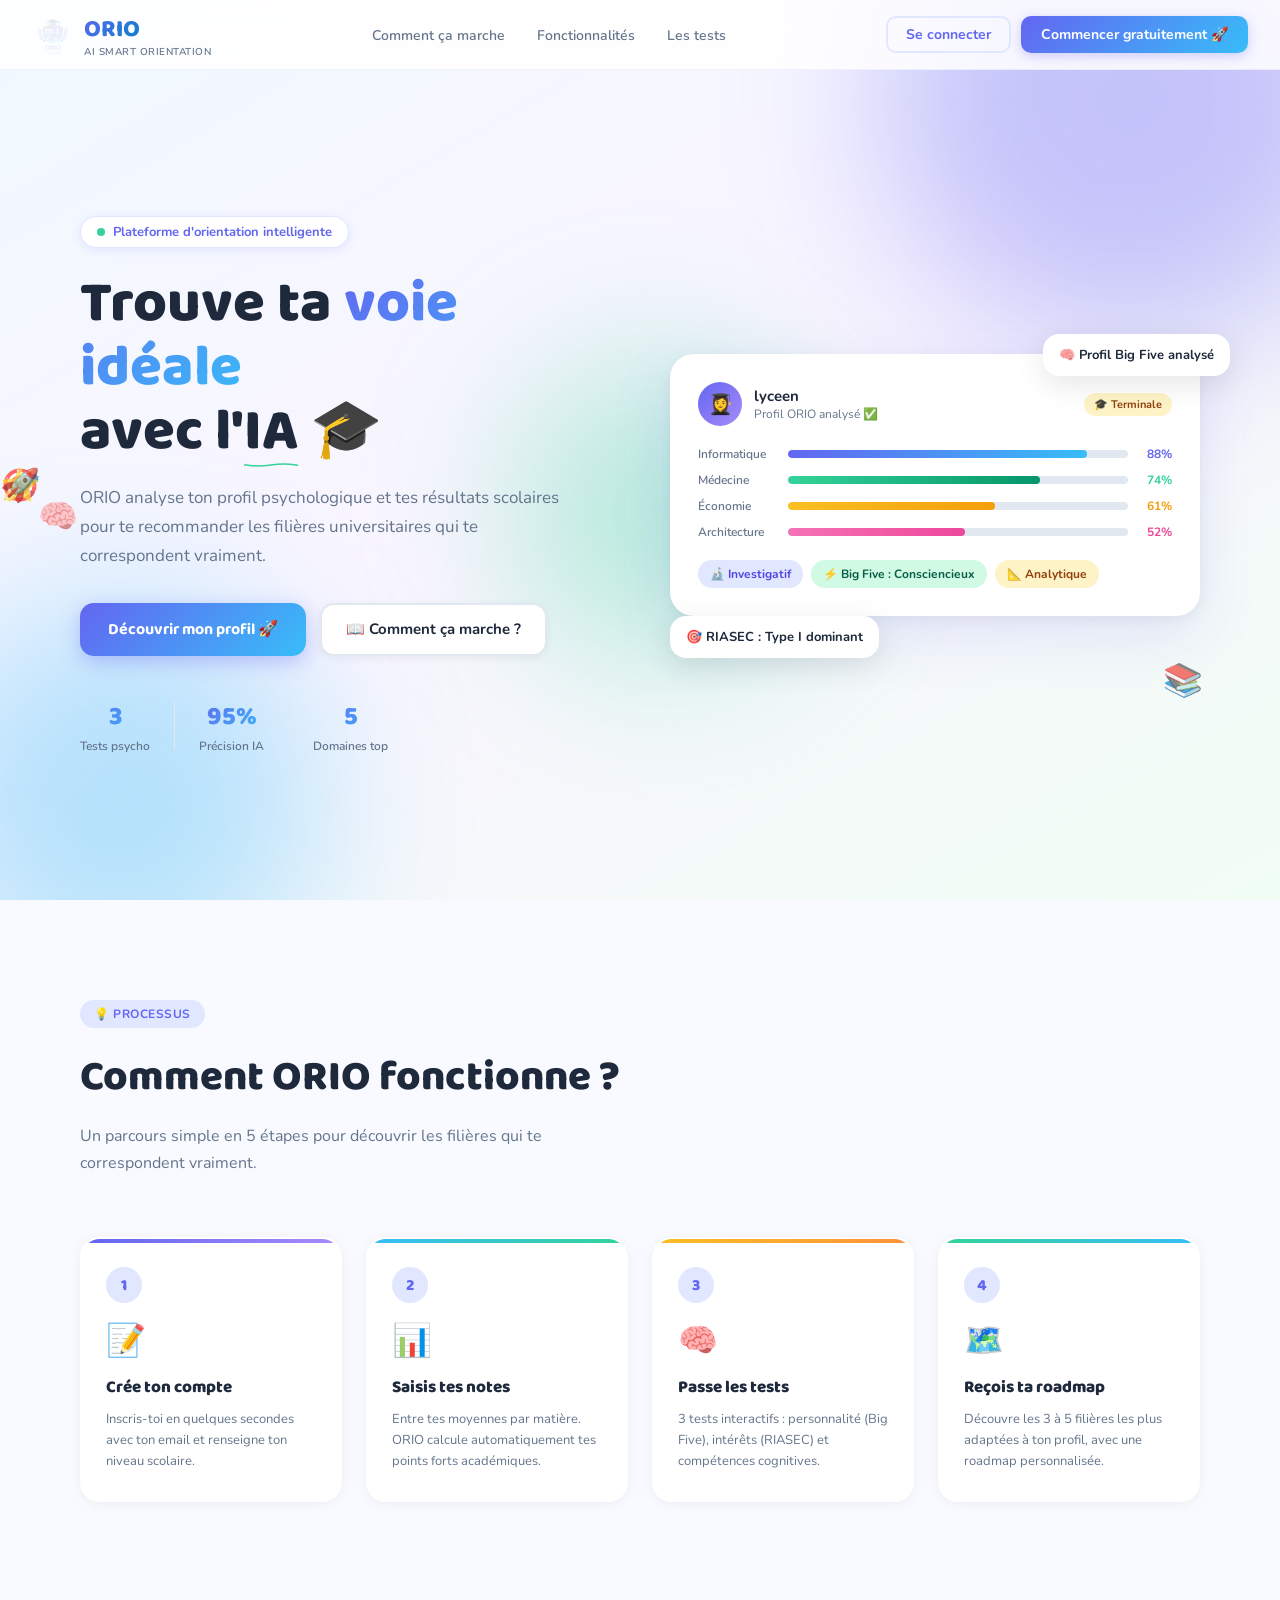
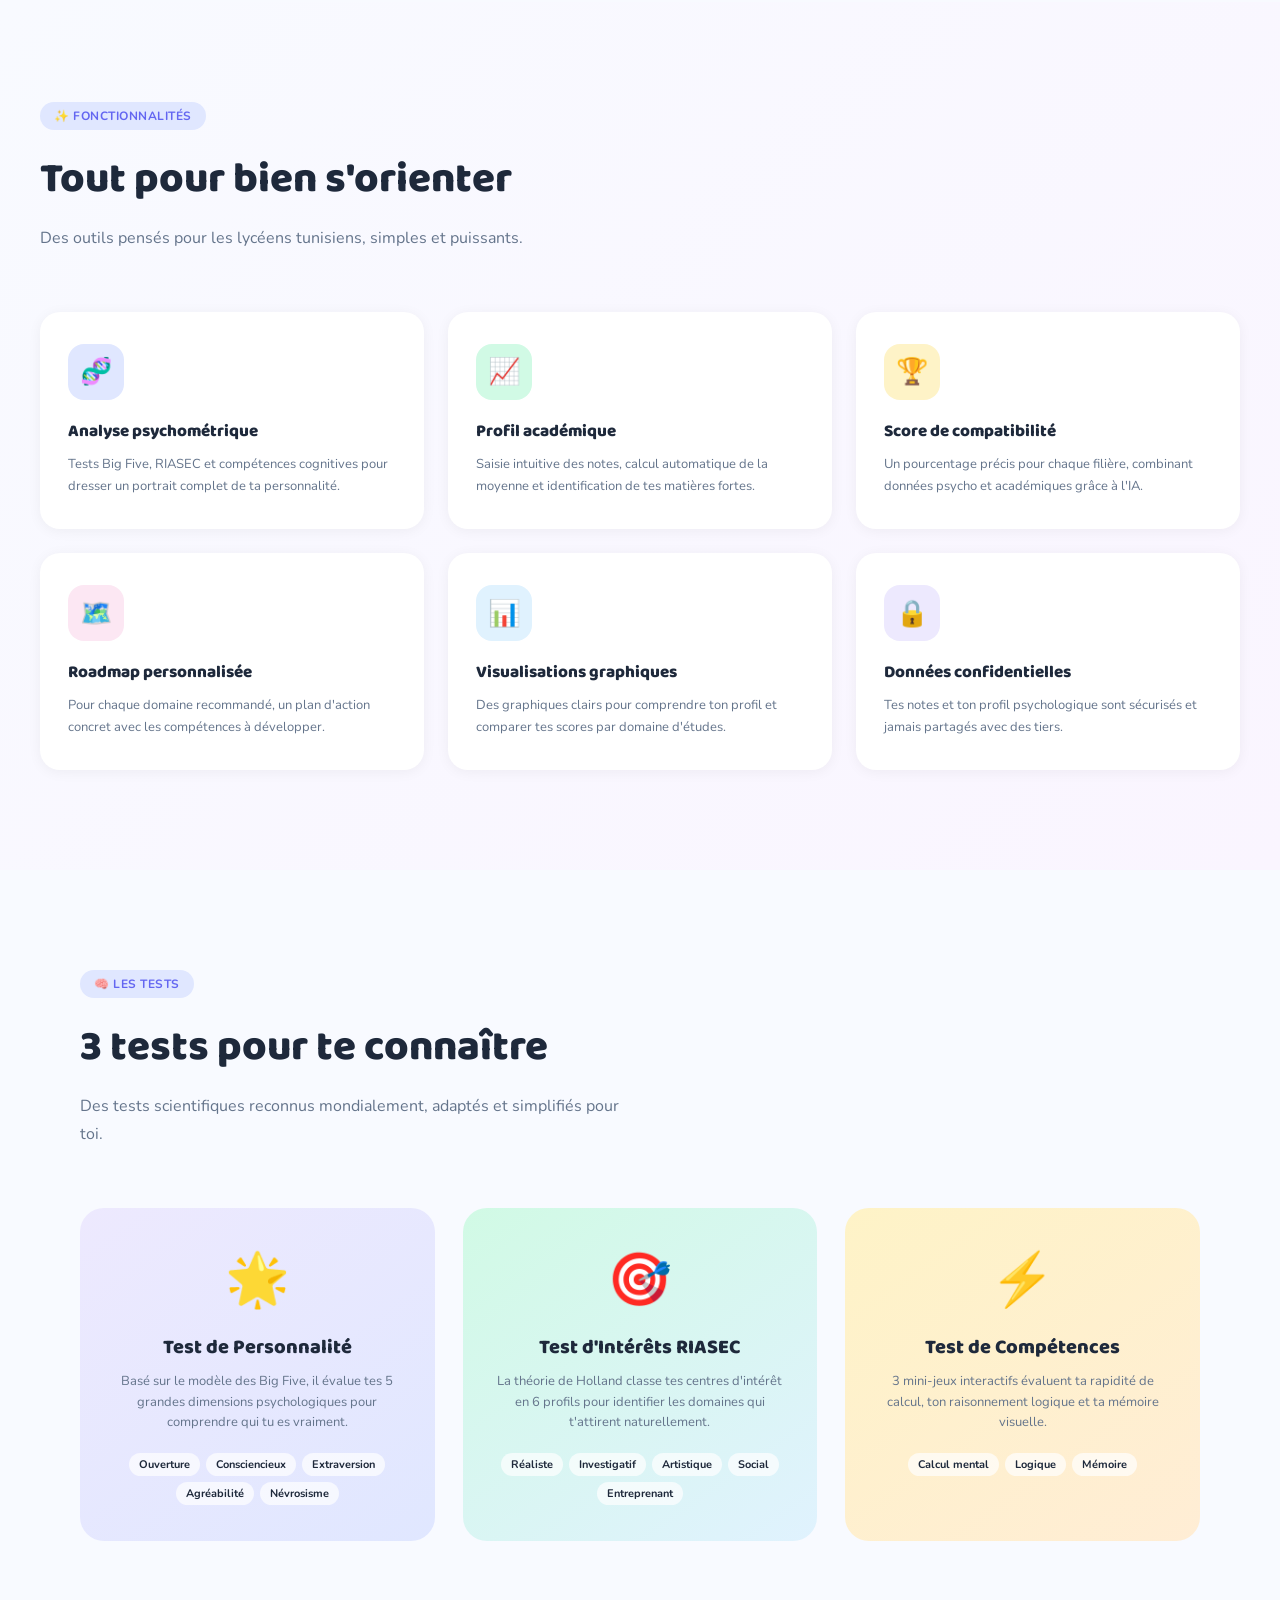
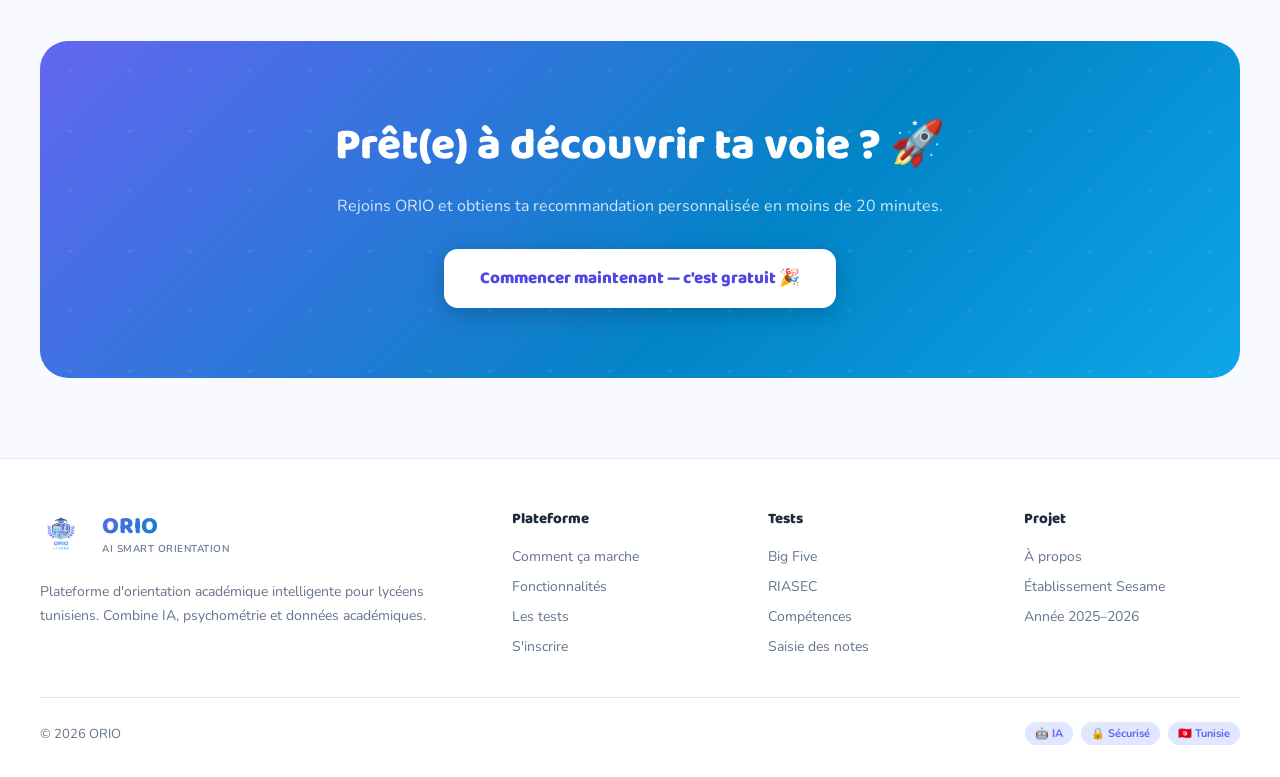
==== commit ccfe4d99: "modifications logo" ====
--- a/pages/index.html
+++ b/pages/index.html
@@ -13,7 +13,7 @@
   <!-- ═══════════ NAVBAR ═══════════ -->
   <nav class="navbar" id="navbar">
     <a class="nav-logo" href="index.html">
-      <div class="nav-logo-icon">🎯</div>
+      <div class="nav-logo-icon"><img src="../assets/images/logo.png" alt="ORIO" style="width:40px;height:40px;object-fit:contain;background-color:transparent;mix-blend-mode:screen;"/></div>
       <div>
         <span class="nav-logo-text">ORIO</span>
         <span class="nav-logo-tagline">AI Smart Orientation</span>
@@ -309,7 +309,7 @@
     <div class="footer-inner">
       <div>
         <a class="nav-logo" href="index.html" style="display:inline-flex;margin-bottom:12px;">
-          <div class="nav-logo-icon">🎯</div>
+          <div class="nav-logo-icon"><img src="../assets/images/logo.png" alt="ORIO" style="width:36px;height:36px;object-fit:contain;"/></div>
           <div style="margin-left:10px;">
             <span class="nav-logo-text">ORIO</span>
             <span class="nav-logo-tagline">AI Smart Orientation</span>
--- a/assets/css/style.css
+++ b/assets/css/style.css
@@ -67,12 +67,14 @@
     }
     .nav-logo-icon {
       width: 42px; height: 42px;
-      background: linear-gradient(135deg, var(--indigo), var(--blue));
-      border-radius: 13px;
       display: flex; align-items: center; justify-content: center;
       font-size: 22px;
-      box-shadow: 0 3px 10px rgba(99,102,241,0.30);
       transition: transform 0.3s;
+    }
+    .nav-logo-icon img {
+      width: 100%;
+      height: 100%;
+      object-fit: contain;
     }
     .nav-logo:hover .nav-logo-icon { transform: rotate(-8deg) scale(1.08); }
     .nav-logo-text {
